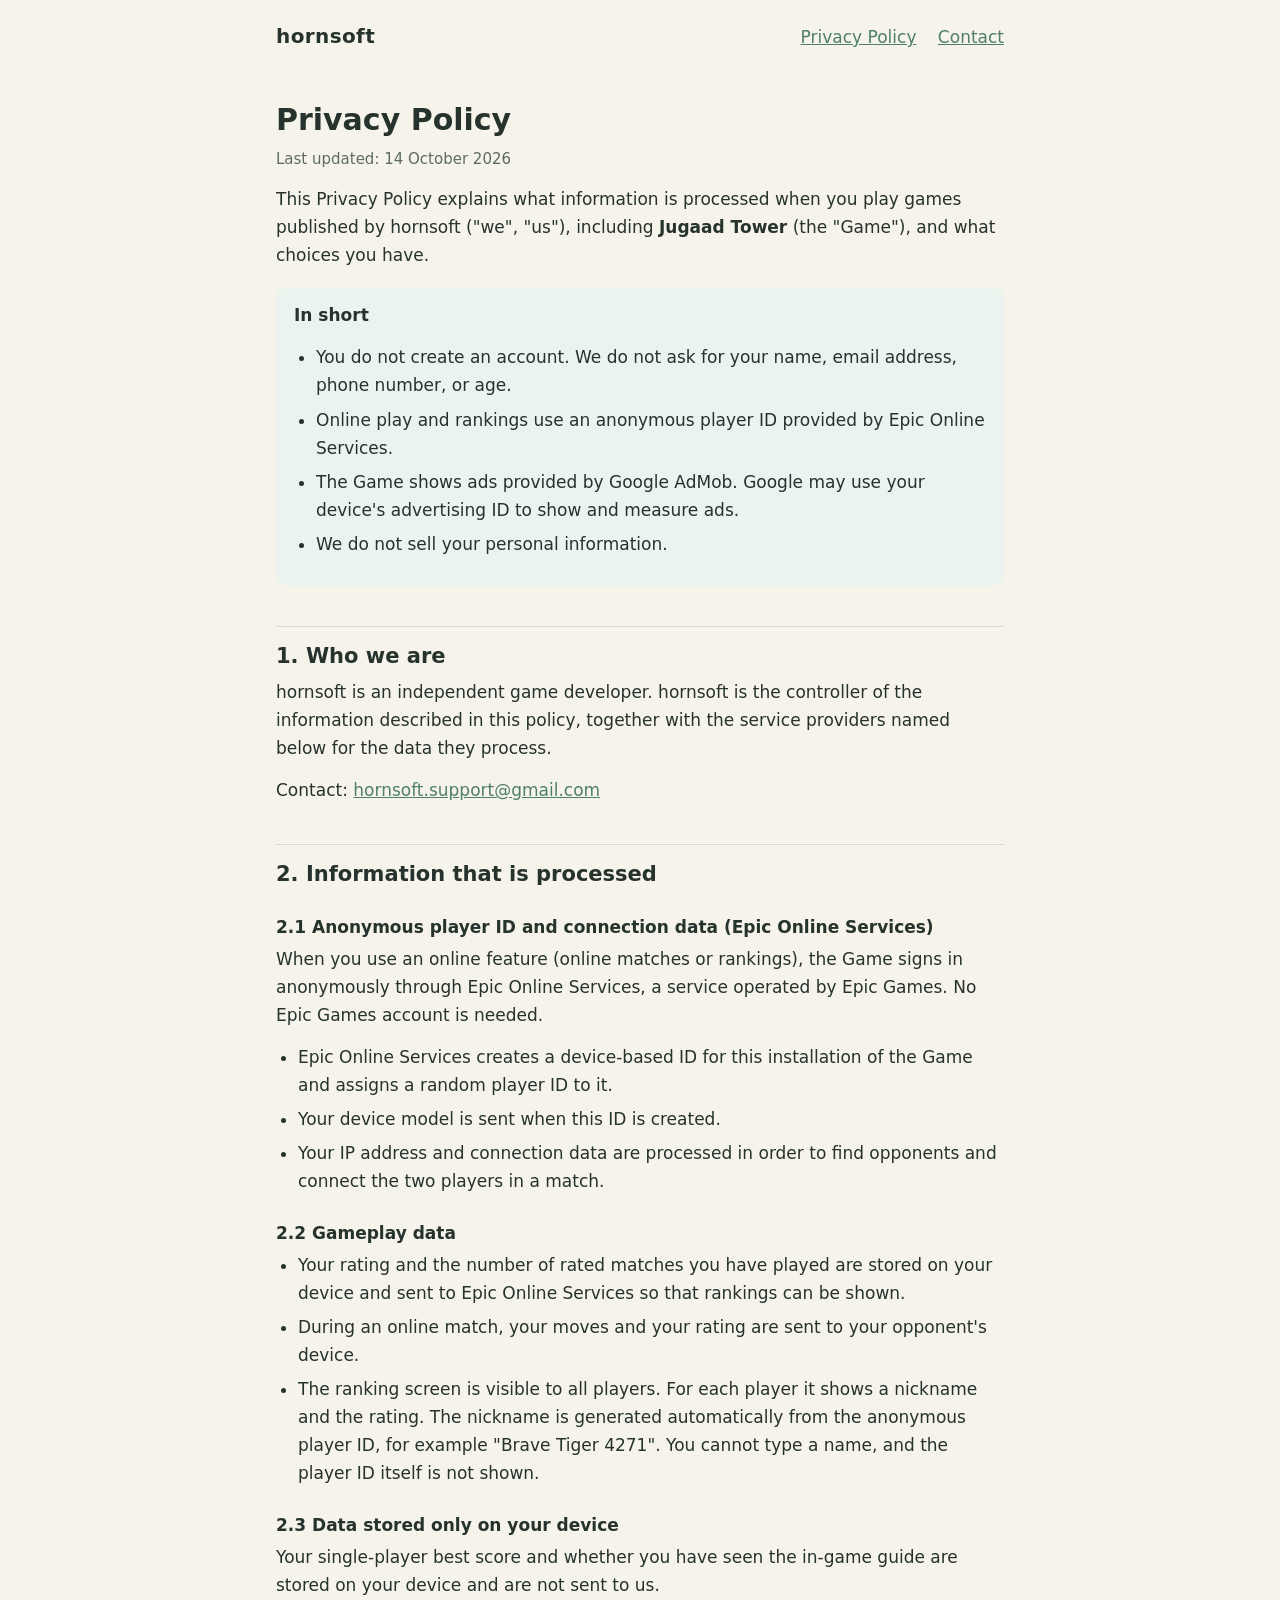
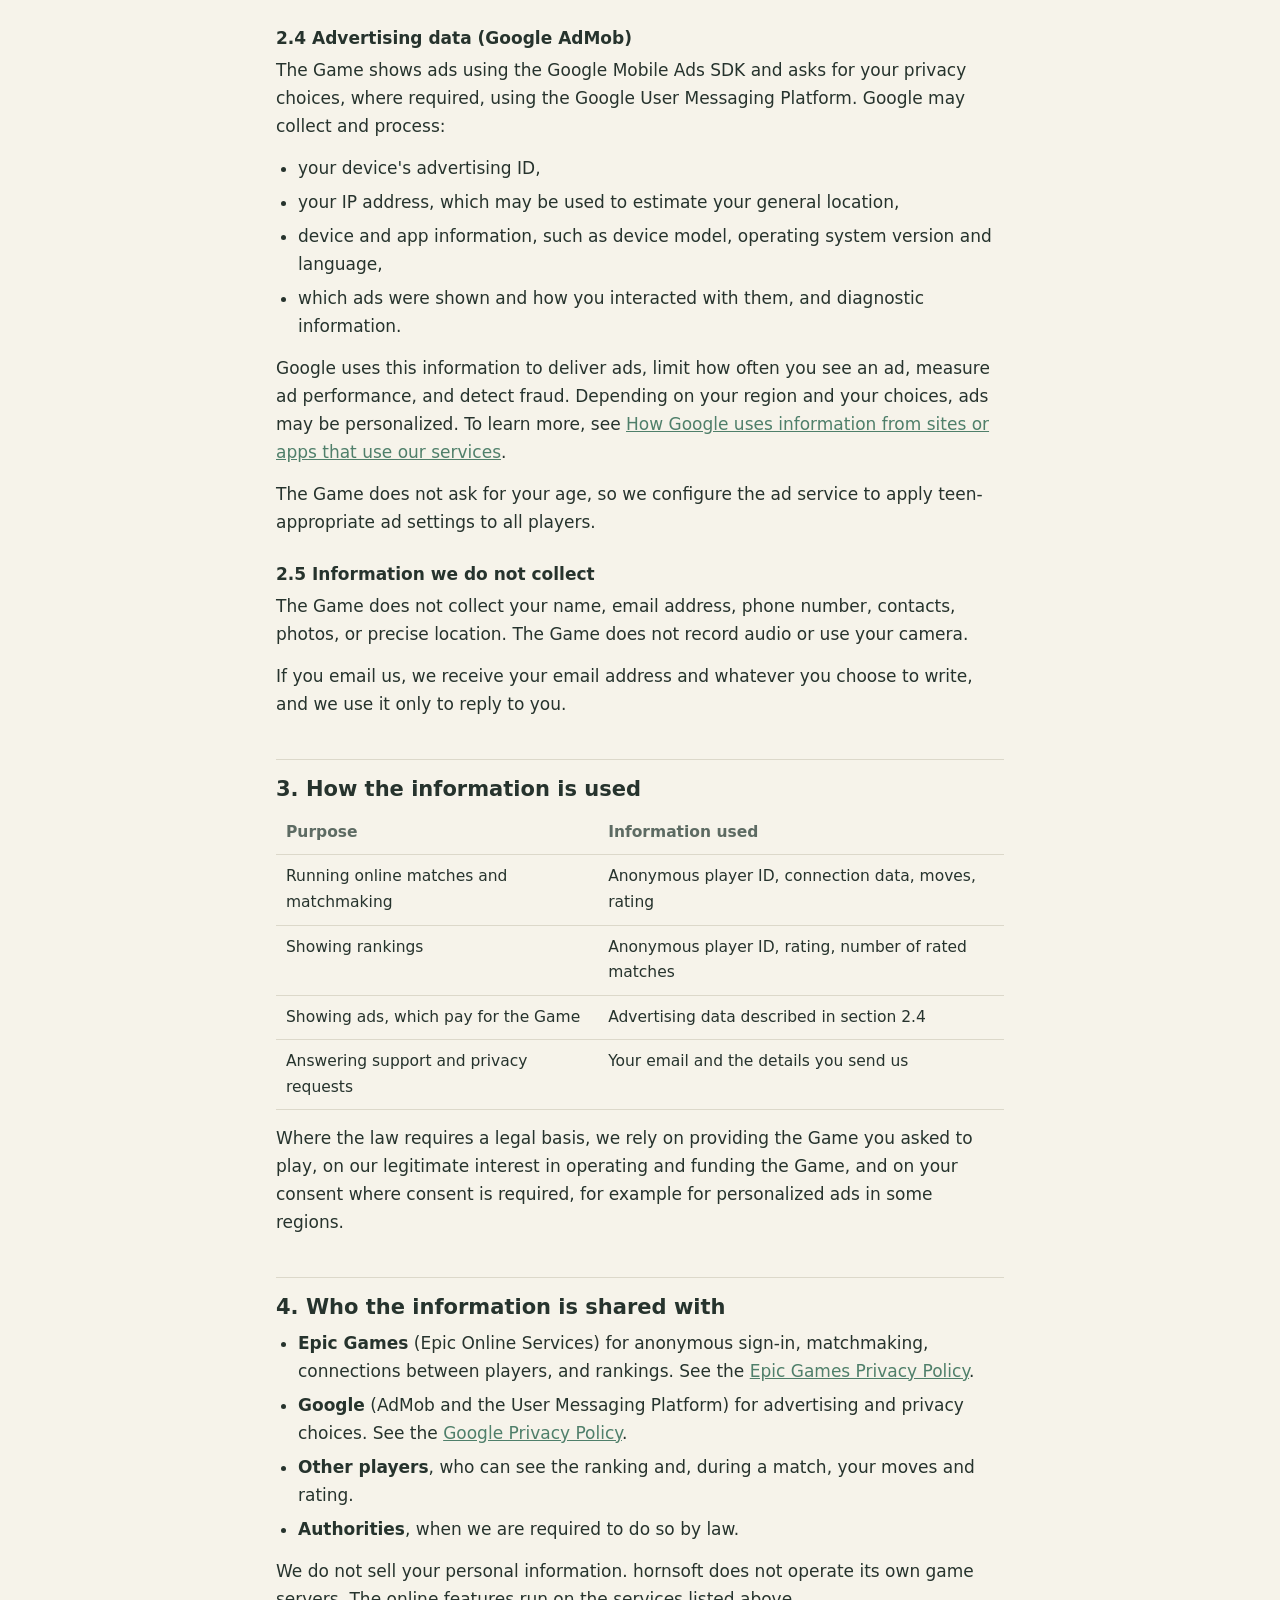
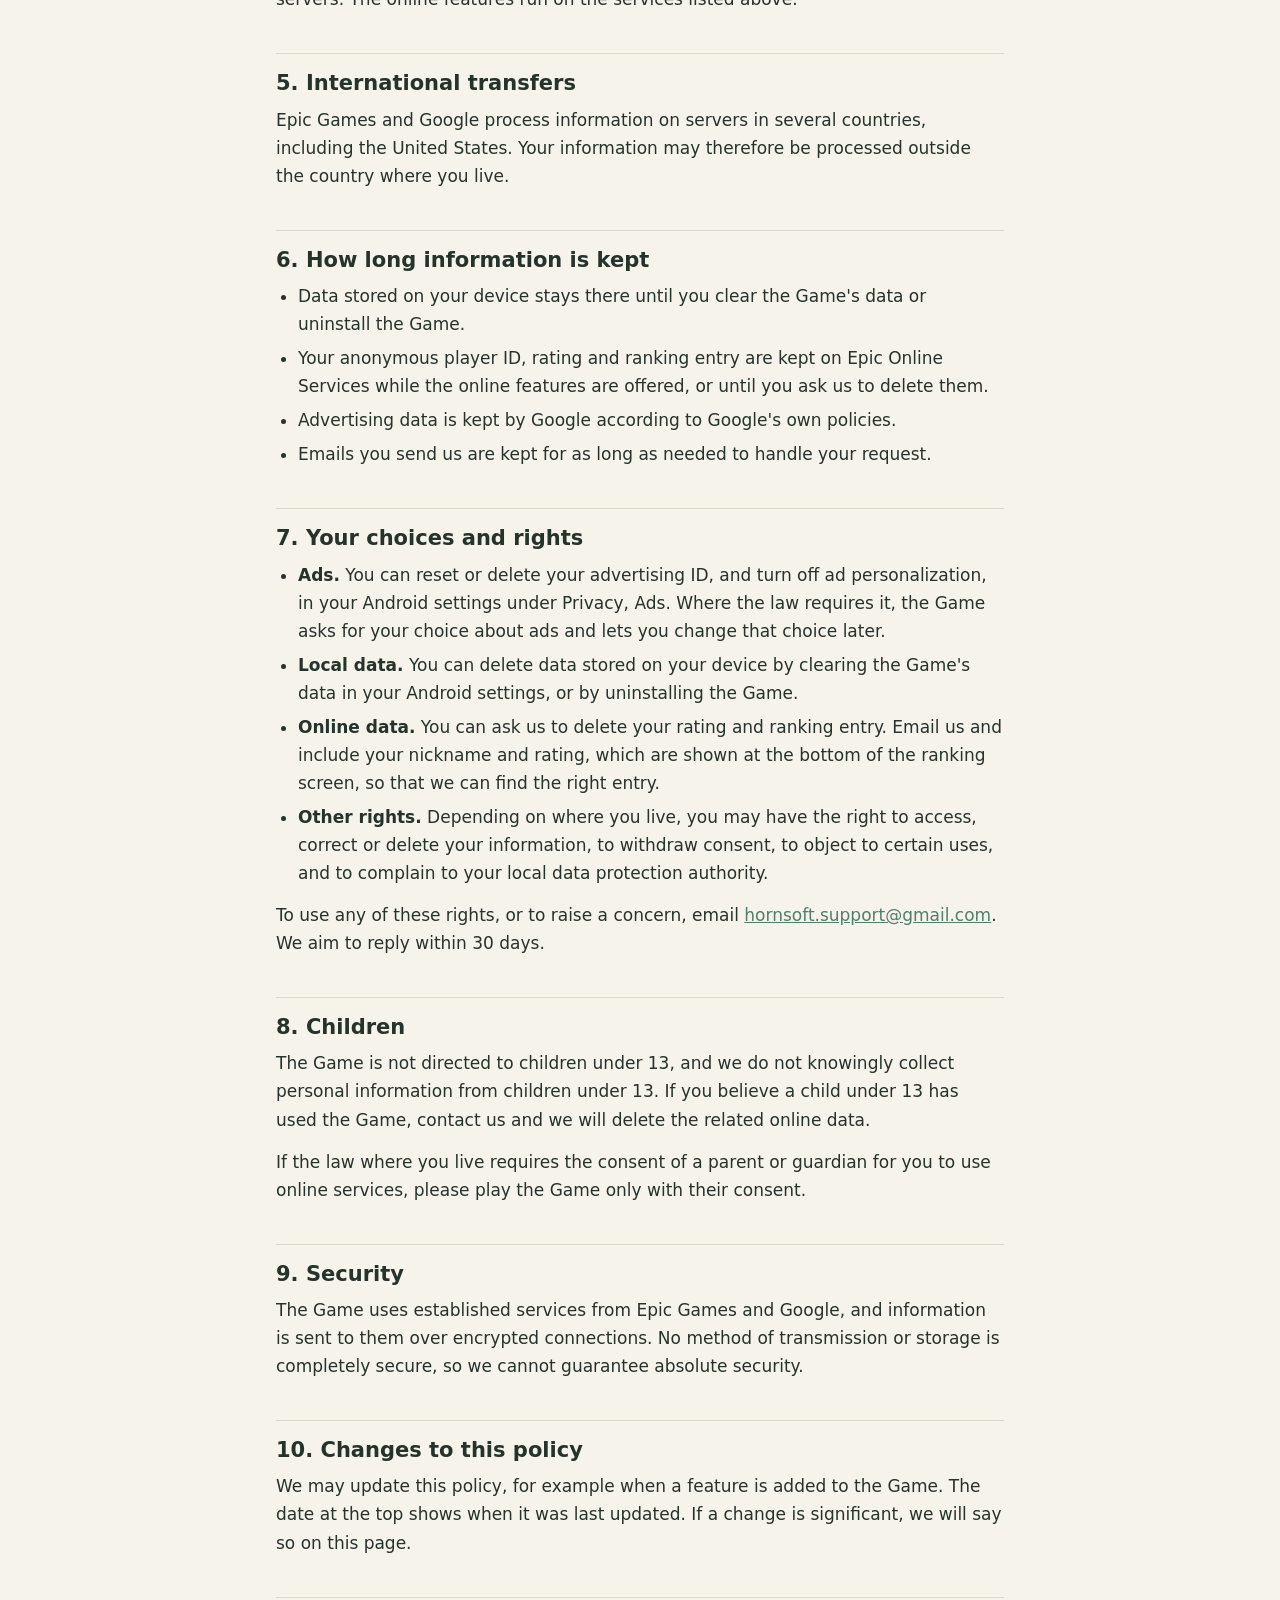
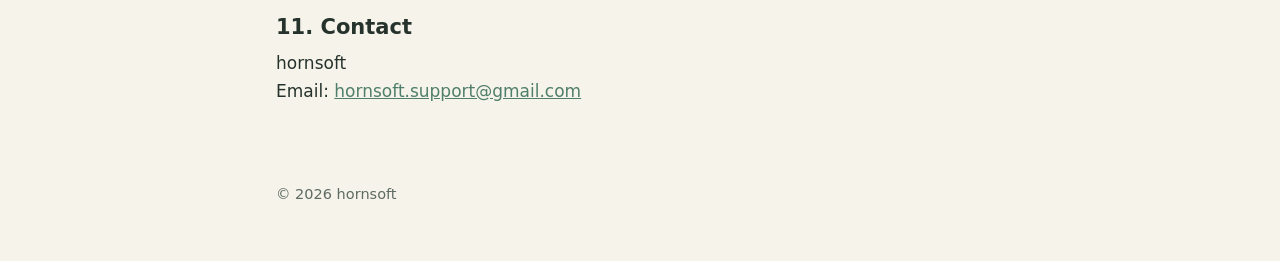
==== privacy/index.html @ d06f15e2 "Publish hornsoft website and privacy policy Co-Authored-By: Claude Opus 5.5 <noreply@anthropic.com>" ====
<!doctype html>
<html lang="en">
<head>
  <meta charset="utf-8">
  <meta name="viewport" content="width=device-width, initial-scale=1">
  <title>Privacy Policy | hornsoft</title>
  <meta name="description" content="Privacy Policy for games published by hornsoft, including Jugaad Tower.">
  <link rel="stylesheet" href="../style.css">
</head>
<body>
  <header class="site">
    <a class="brand" href="../">hornsoft</a>
    <nav>
      <a href="./">Privacy Policy</a>
      <a href="mailto:hornsoft.support@gmail.com">Contact</a>
    </nav>
  </header>

  <main>
    <h1>Privacy Policy</h1>
    <p class="meta">Last updated: 14 October 2026</p>

    <p>This Privacy Policy explains what information is processed when you play games published by hornsoft ("we", "us"), including <strong>Jugaad Tower</strong> (the "Game"), and what choices you have.</p>

    <div class="note">
      <p><strong>In short</strong></p>
      <ul>
        <li>You do not create an account. We do not ask for your name, email address, phone number, or age.</li>
        <li>Online play and rankings use an anonymous player ID provided by Epic Online Services.</li>
        <li>The Game shows ads provided by Google AdMob. Google may use your device's advertising ID to show and measure ads.</li>
        <li>We do not sell your personal information.</li>
      </ul>
    </div>

    <h2>1. Who we are</h2>
    <p>hornsoft is an independent game developer. hornsoft is the controller of the information described in this policy, together with the service providers named below for the data they process.</p>
    <p>Contact: <a href="mailto:hornsoft.support@gmail.com">hornsoft.support@gmail.com</a></p>

    <h2>2. Information that is processed</h2>

    <h3>2.1 Anonymous player ID and connection data (Epic Online Services)</h3>
    <p>When you use an online feature (online matches or rankings), the Game signs in anonymously through Epic Online Services, a service operated by Epic Games. No Epic Games account is needed.</p>
    <ul>
      <li>Epic Online Services creates a device-based ID for this installation of the Game and assigns a random player ID to it.</li>
      <li>Your device model is sent when this ID is created.</li>
      <li>Your IP address and connection data are processed in order to find opponents and connect the two players in a match.</li>
    </ul>

    <h3>2.2 Gameplay data</h3>
    <ul>
      <li>Your rating and the number of rated matches you have played are stored on your device and sent to Epic Online Services so that rankings can be shown.</li>
      <li>During an online match, your moves and your rating are sent to your opponent's device.</li>
      <li>The ranking screen is visible to all players. For each player it shows a nickname and the rating. The nickname is generated automatically from the anonymous player ID, for example "Brave Tiger 4271". You cannot type a name, and the player ID itself is not shown.</li>
    </ul>

    <h3>2.3 Data stored only on your device</h3>
    <p>Your single-player best score and whether you have seen the in-game guide are stored on your device and are not sent to us.</p>

    <h3>2.4 Advertising data (Google AdMob)</h3>
    <p>The Game shows ads using the Google Mobile Ads SDK and asks for your privacy choices, where required, using the Google User Messaging Platform. Google may collect and process:</p>
    <ul>
      <li>your device's advertising ID,</li>
      <li>your IP address, which may be used to estimate your general location,</li>
      <li>device and app information, such as device model, operating system version and language,</li>
      <li>which ads were shown and how you interacted with them, and diagnostic information.</li>
    </ul>
    <p>Google uses this information to deliver ads, limit how often you see an ad, measure ad performance, and detect fraud. Depending on your region and your choices, ads may be personalized. To learn more, see <a href="https://policies.google.com/technologies/partner-sites" rel="noopener">How Google uses information from sites or apps that use our services</a>.</p>
    <p>The Game does not ask for your age, so we configure the ad service to apply teen-appropriate ad settings to all players.</p>

    <h3>2.5 Information we do not collect</h3>
    <p>The Game does not collect your name, email address, phone number, contacts, photos, or precise location. The Game does not record audio or use your camera.</p>
    <p>If you email us, we receive your email address and whatever you choose to write, and we use it only to reply to you.</p>

    <h2>3. How the information is used</h2>
    <div class="table-wrap">
      <table>
        <thead>
          <tr><th>Purpose</th><th>Information used</th></tr>
        </thead>
        <tbody>
          <tr><td>Running online matches and matchmaking</td><td>Anonymous player ID, connection data, moves, rating</td></tr>
          <tr><td>Showing rankings</td><td>Anonymous player ID, rating, number of rated matches</td></tr>
          <tr><td>Showing ads, which pay for the Game</td><td>Advertising data described in section 2.4</td></tr>
          <tr><td>Answering support and privacy requests</td><td>Your email and the details you send us</td></tr>
        </tbody>
      </table>
    </div>
    <p>Where the law requires a legal basis, we rely on providing the Game you asked to play, on our legitimate interest in operating and funding the Game, and on your consent where consent is required, for example for personalized ads in some regions.</p>

    <h2>4. Who the information is shared with</h2>
    <ul>
      <li><strong>Epic Games</strong> (Epic Online Services) for anonymous sign-in, matchmaking, connections between players, and rankings. See the <a href="https://www.epicgames.com/site/privacypolicy" rel="noopener">Epic Games Privacy Policy</a>.</li>
      <li><strong>Google</strong> (AdMob and the User Messaging Platform) for advertising and privacy choices. See the <a href="https://policies.google.com/privacy" rel="noopener">Google Privacy Policy</a>.</li>
      <li><strong>Other players</strong>, who can see the ranking and, during a match, your moves and rating.</li>
      <li><strong>Authorities</strong>, when we are required to do so by law.</li>
    </ul>
    <p>We do not sell your personal information. hornsoft does not operate its own game servers. The online features run on the services listed above.</p>

    <h2>5. International transfers</h2>
    <p>Epic Games and Google process information on servers in several countries, including the United States. Your information may therefore be processed outside the country where you live.</p>

    <h2>6. How long information is kept</h2>
    <ul>
      <li>Data stored on your device stays there until you clear the Game's data or uninstall the Game.</li>
      <li>Your anonymous player ID, rating and ranking entry are kept on Epic Online Services while the online features are offered, or until you ask us to delete them.</li>
      <li>Advertising data is kept by Google according to Google's own policies.</li>
      <li>Emails you send us are kept for as long as needed to handle your request.</li>
    </ul>

    <h2>7. Your choices and rights</h2>
    <ul>
      <li><strong>Ads.</strong> You can reset or delete your advertising ID, and turn off ad personalization, in your Android settings under Privacy, Ads. Where the law requires it, the Game asks for your choice about ads and lets you change that choice later.</li>
      <li><strong>Local data.</strong> You can delete data stored on your device by clearing the Game's data in your Android settings, or by uninstalling the Game.</li>
      <li><strong>Online data.</strong> You can ask us to delete your rating and ranking entry. Email us and include your nickname and rating, which are shown at the bottom of the ranking screen, so that we can find the right entry.</li>
      <li><strong>Other rights.</strong> Depending on where you live, you may have the right to access, correct or delete your information, to withdraw consent, to object to certain uses, and to complain to your local data protection authority.</li>
    </ul>
    <p>To use any of these rights, or to raise a concern, email <a href="mailto:hornsoft.support@gmail.com">hornsoft.support@gmail.com</a>. We aim to reply within 30 days.</p>

    <h2>8. Children</h2>
    <p>The Game is not directed to children under 13, and we do not knowingly collect personal information from children under 13. If you believe a child under 13 has used the Game, contact us and we will delete the related online data.</p>
    <p>If the law where you live requires the consent of a parent or guardian for you to use online services, please play the Game only with their consent.</p>

    <h2>9. Security</h2>
    <p>The Game uses established services from Epic Games and Google, and information is sent to them over encrypted connections. No method of transmission or storage is completely secure, so we cannot guarantee absolute security.</p>

    <h2>10. Changes to this policy</h2>
    <p>We may update this policy, for example when a feature is added to the Game. The date at the top shows when it was last updated. If a change is significant, we will say so on this page.</p>

    <h2>11. Contact</h2>
    <p>hornsoft<br>
    Email: <a href="mailto:hornsoft.support@gmail.com">hornsoft.support@gmail.com</a></p>
  </main>

  <footer class="site">
    <p>&copy; 2026 hornsoft</p>
  </footer>
</body>
</html>
---- style.css ----
:root {
  --bg: #f6f3ea;
  --card: #fffdf8;
  --ink: #26332d;
  --muted: #5d6b63;
  --accent: #4f7f6a;
  --line: #dcd8ca;
  --note-bg: #eaf3ee;
}

@media (prefers-color-scheme: dark) {
  :root {
    --bg: #1b211e;
    --card: #232b27;
    --ink: #e8ece8;
    --muted: #a9b5ad;
    --accent: #8fc3aa;
    --line: #37423c;
    --note-bg: #26332d;
  }
}

* { box-sizing: border-box; }

html { -webkit-text-size-adjust: 100%; }

body {
  margin: 0;
  background: var(--bg);
  color: var(--ink);
  font-family: system-ui, -apple-system, "Segoe UI", Roboto, "Noto Sans", sans-serif;
  font-size: 17px;
  line-height: 1.65;
}

main {
  max-width: 760px;
  margin: 0 auto;
  padding: 24px 16px 64px;
}

header.site {
  max-width: 760px;
  margin: 0 auto;
  padding: 20px 16px 0;
  display: flex;
  justify-content: space-between;
  align-items: baseline;
  flex-wrap: wrap;
  gap: 8px 16px;
}

header.site .brand {
  font-weight: 700;
  font-size: 20px;
  letter-spacing: 0.02em;
  color: var(--ink);
  text-decoration: none;
}

header.site nav a { margin-left: 16px; }
header.site nav a:first-child { margin-left: 0; }

a { color: var(--accent); }

h1 { font-size: 30px; line-height: 1.25; margin: 24px 0 8px; }
h2 { font-size: 21px; line-height: 1.3; margin: 40px 0 8px; padding-top: 16px; border-top: 1px solid var(--line); }
h3 { font-size: 17px; margin: 24px 0 4px; }

p, ul, table { margin: 0 0 14px; }
ul { padding-left: 22px; }
li { margin-bottom: 6px; }

.meta { color: var(--muted); font-size: 15px; }

.card {
  background: var(--card);
  border: 1px solid var(--line);
  border-radius: 14px;
  padding: 18px 20px;
  margin: 18px 0;
}

.note {
  background: var(--note-bg);
  border-radius: 12px;
  padding: 14px 18px;
  margin: 18px 0;
}

.draft {
  background: #fff1c9;
  color: #4a3b00;
  border: 1px solid #e3c766;
  border-radius: 12px;
  padding: 12px 16px;
  margin: 16px 0;
  font-weight: 600;
}

.table-wrap { overflow-x: auto; }

table { border-collapse: collapse; width: 100%; font-size: 15.5px; }
th, td { text-align: left; vertical-align: top; padding: 9px 10px; border-bottom: 1px solid var(--line); }
th { color: var(--muted); font-weight: 600; }

footer.site {
  max-width: 760px;
  margin: 0 auto;
  padding: 0 16px 40px;
  color: var(--muted);
  font-size: 14.5px;
}
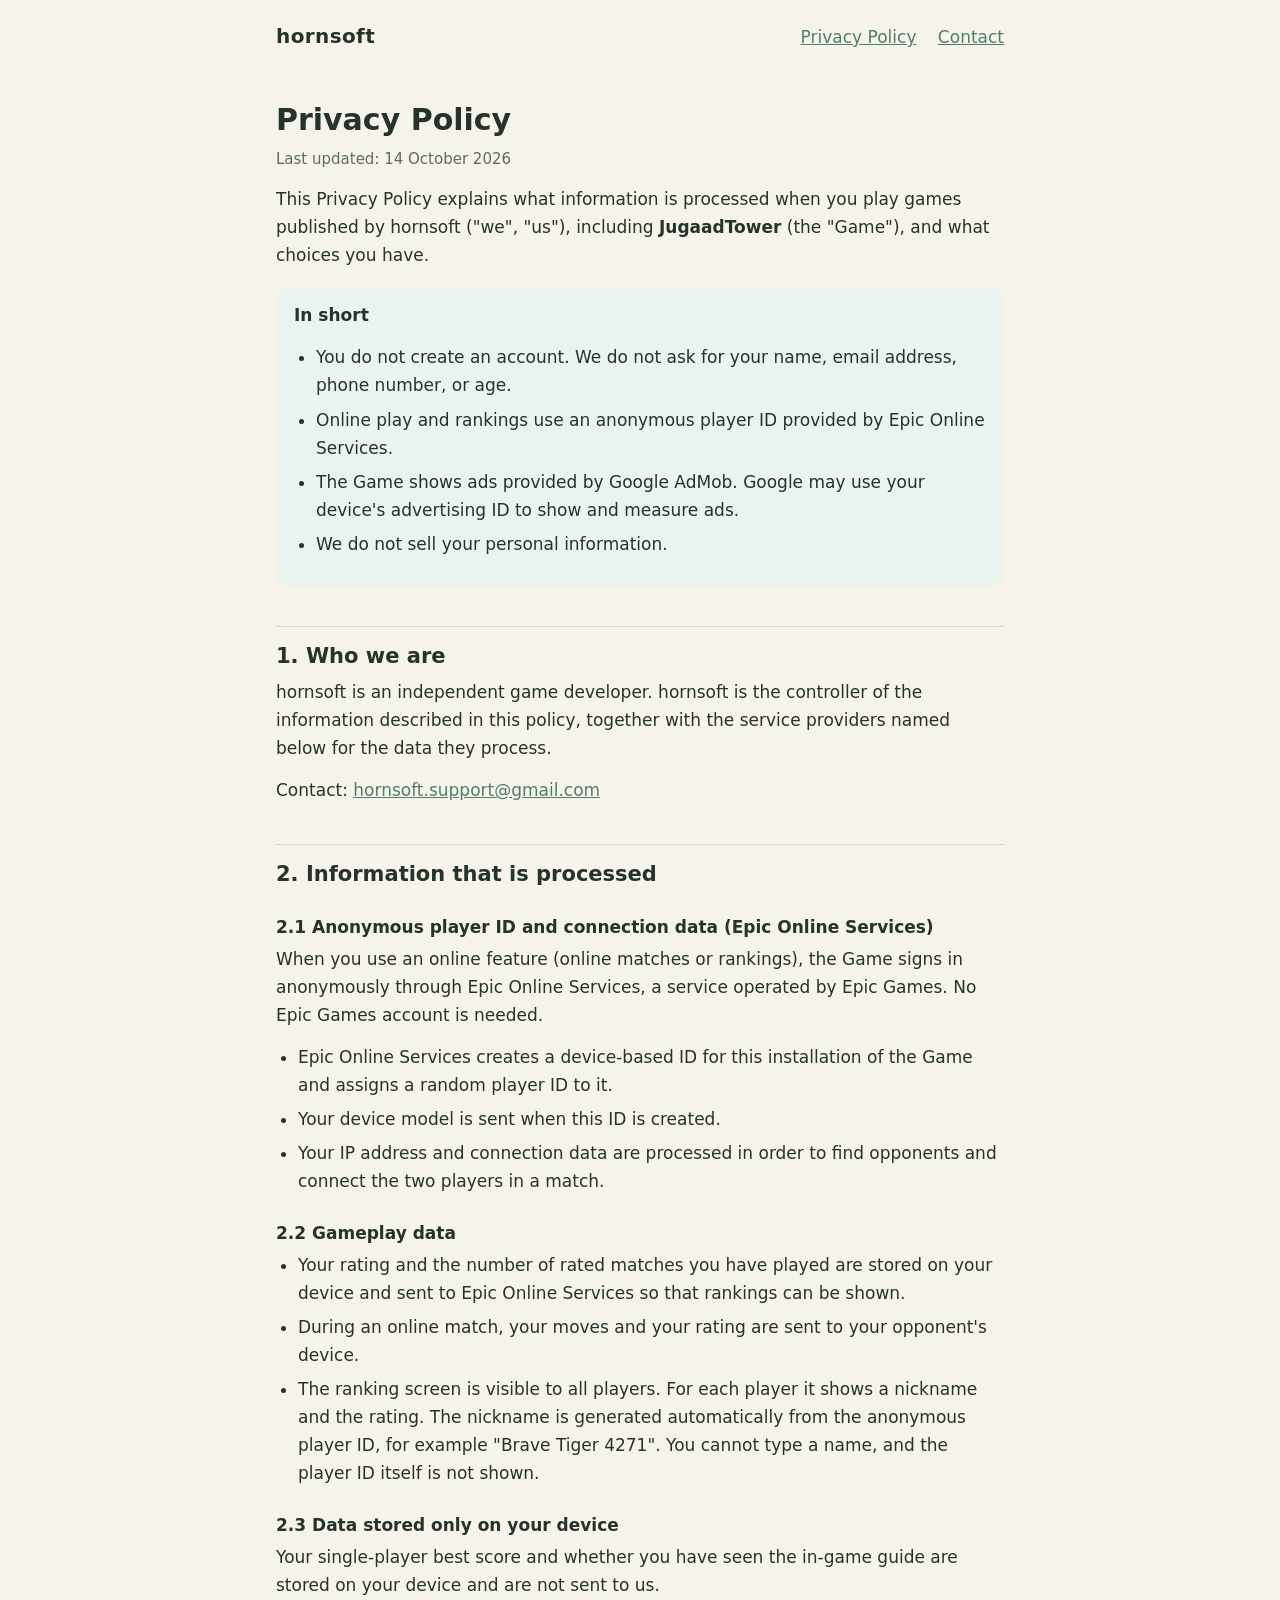
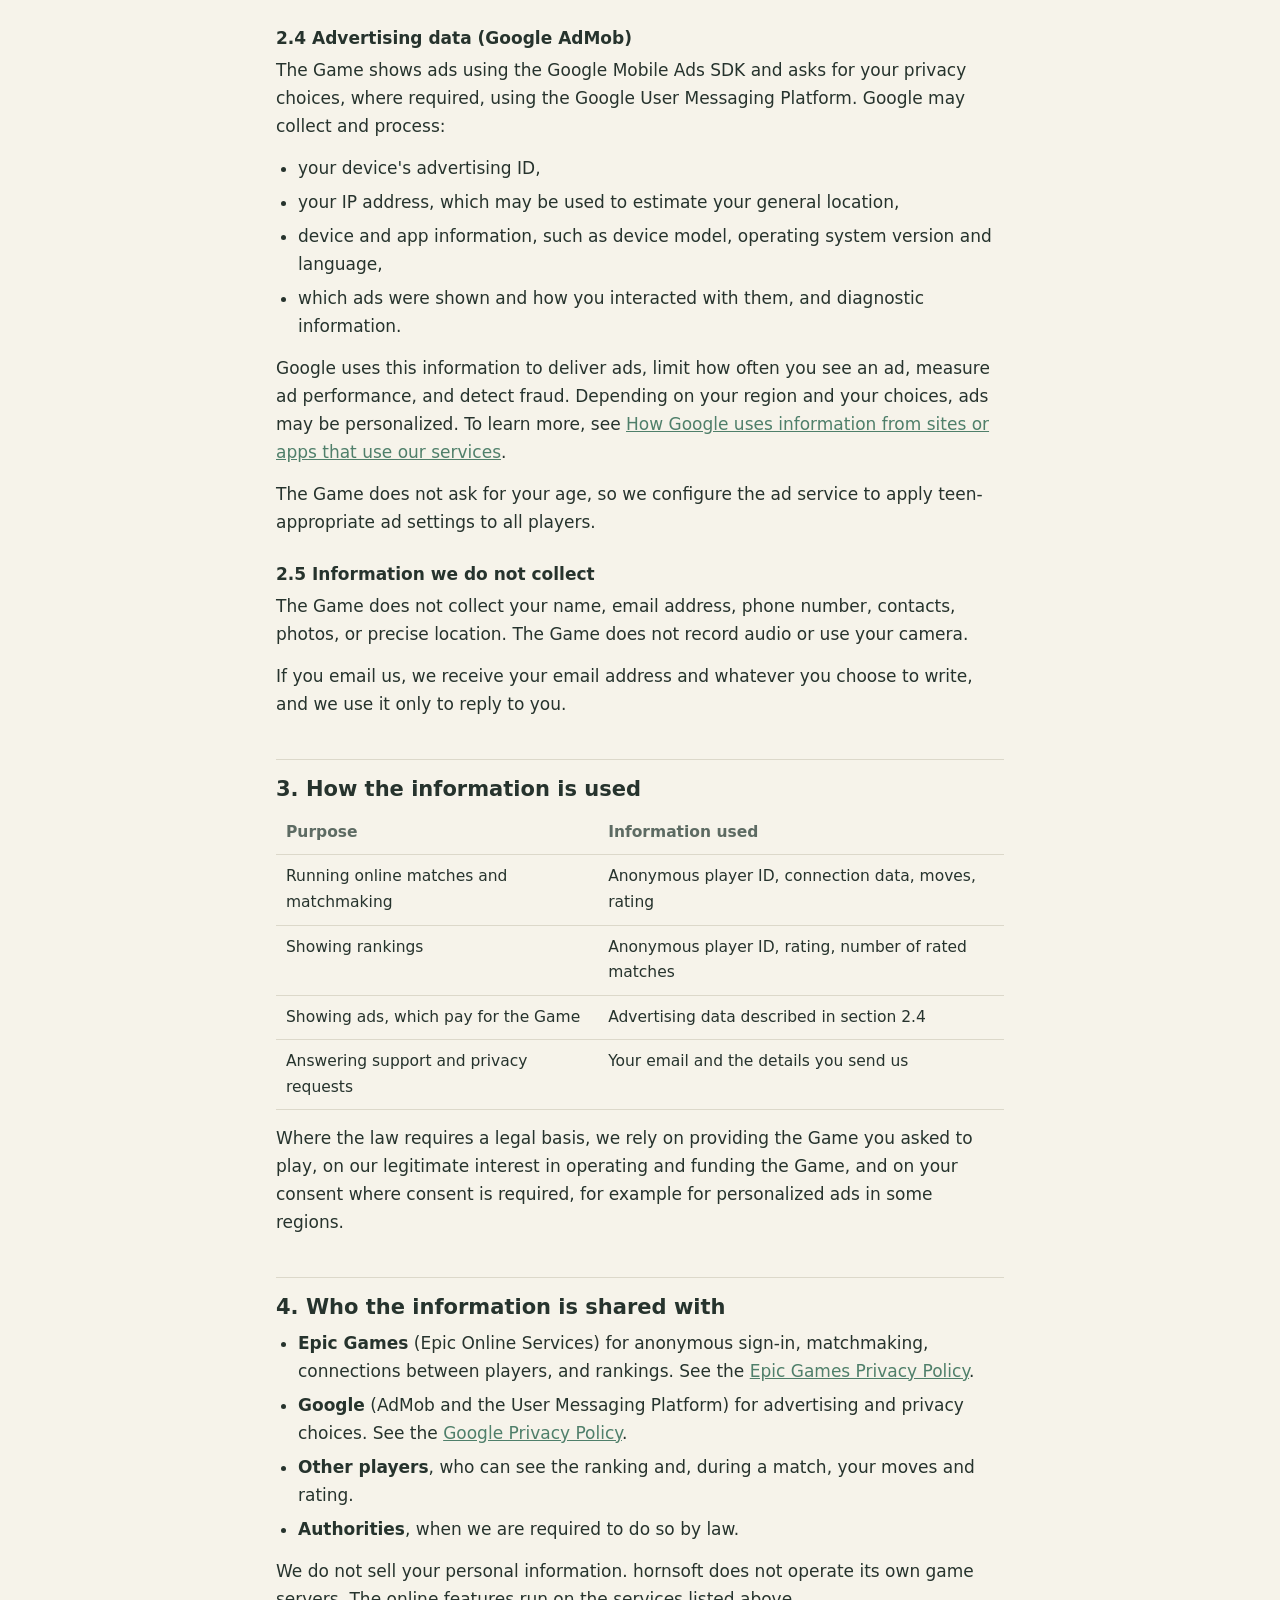
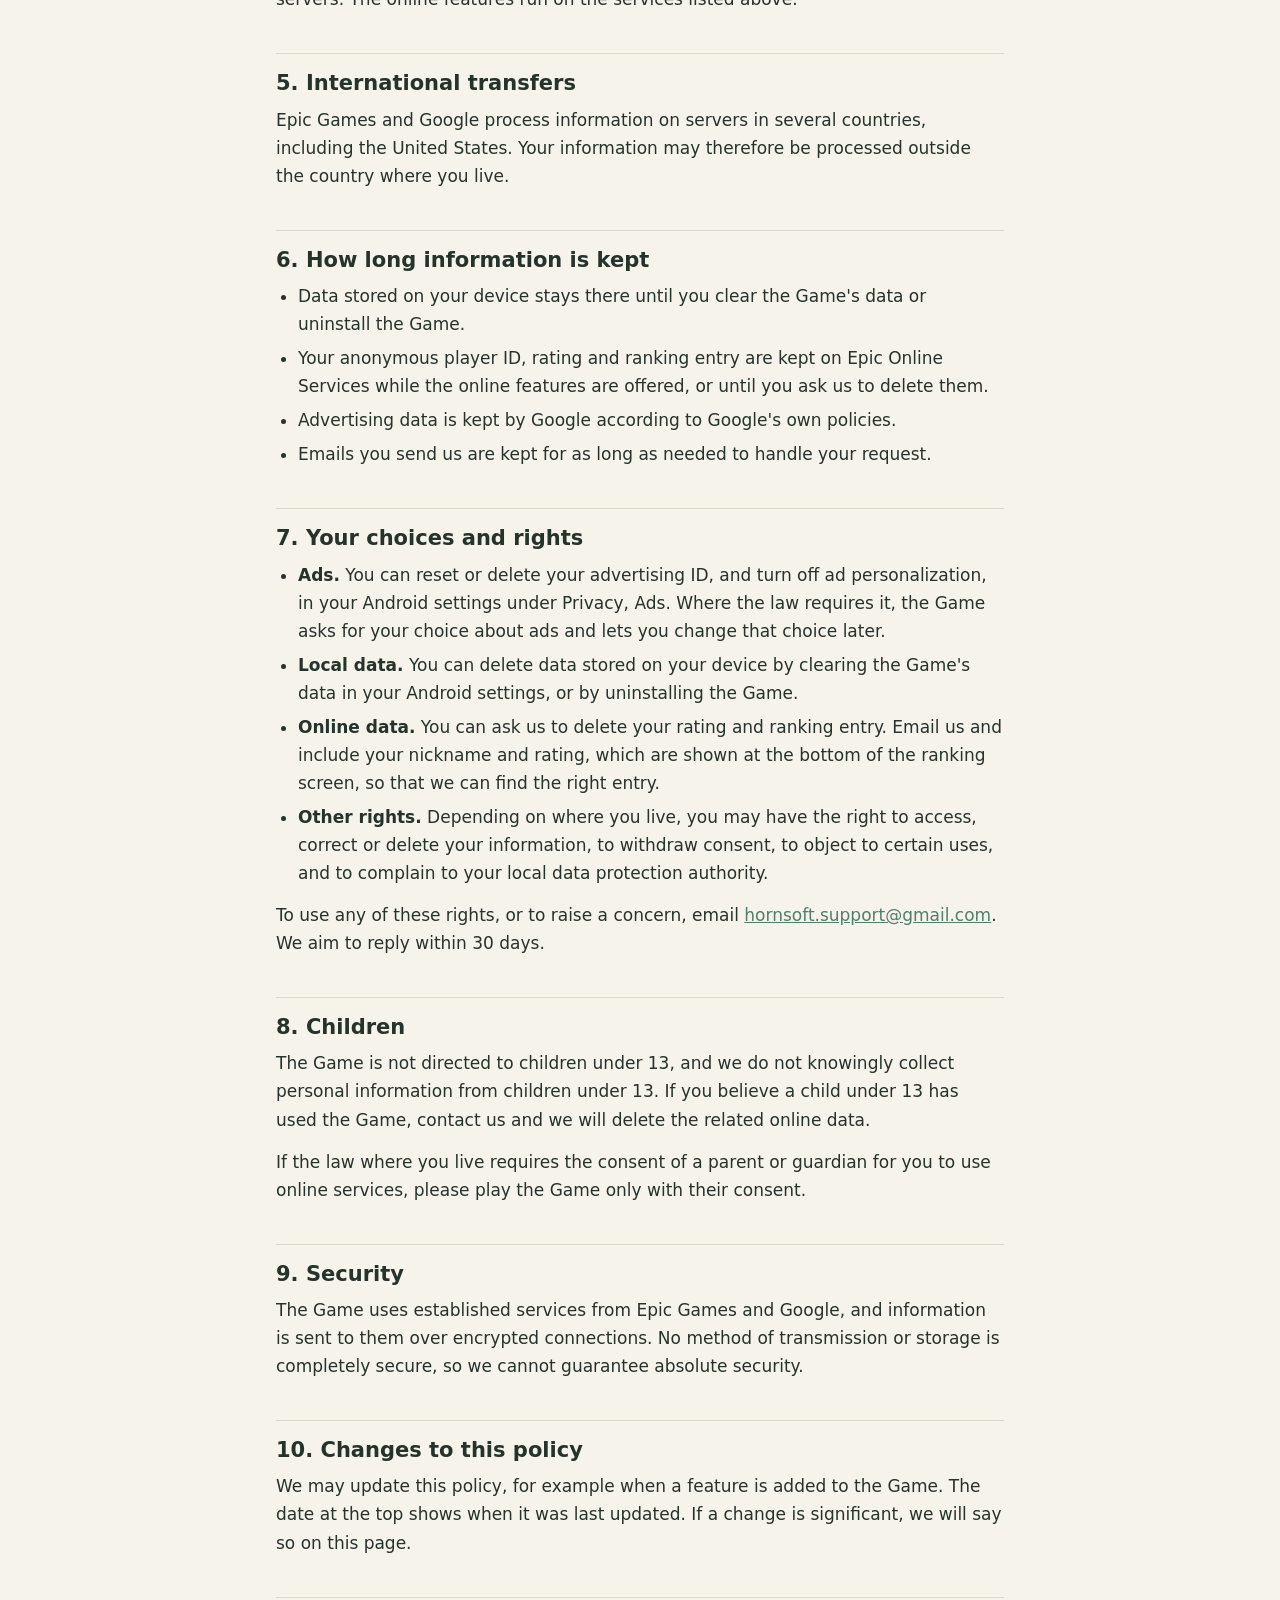
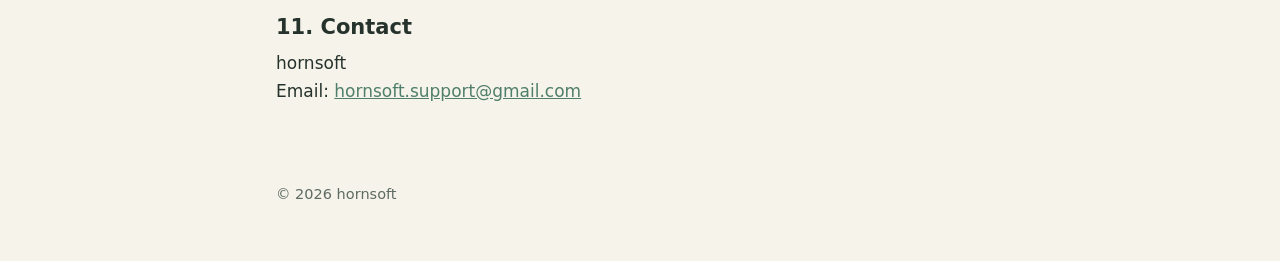
==== commit e14d976d: "Use the official game name JugaadTower Co-Authored-By: Claude Opus 5.5 <noreply@anthropic.com>" ====
--- a/privacy/index.html
+++ b/privacy/index.html
@@ -4,7 +4,7 @@
   <meta charset="utf-8">
   <meta name="viewport" content="width=device-width, initial-scale=1">
   <title>Privacy Policy | hornsoft</title>
-  <meta name="description" content="Privacy Policy for games published by hornsoft, including Jugaad Tower.">
+  <meta name="description" content="Privacy Policy for games published by hornsoft, including JugaadTower.">
   <link rel="stylesheet" href="../style.css">
 </head>
 <body>
@@ -20,7 +20,7 @@
     <h1>Privacy Policy</h1>
     <p class="meta">Last updated: 14 October 2026</p>
 
-    <p>This Privacy Policy explains what information is processed when you play games published by hornsoft ("we", "us"), including <strong>Jugaad Tower</strong> (the "Game"), and what choices you have.</p>
+    <p>This Privacy Policy explains what information is processed when you play games published by hornsoft ("we", "us"), including <strong>JugaadTower</strong> (the "Game"), and what choices you have.</p>
 
     <div class="note">
       <p><strong>In short</strong></p>
